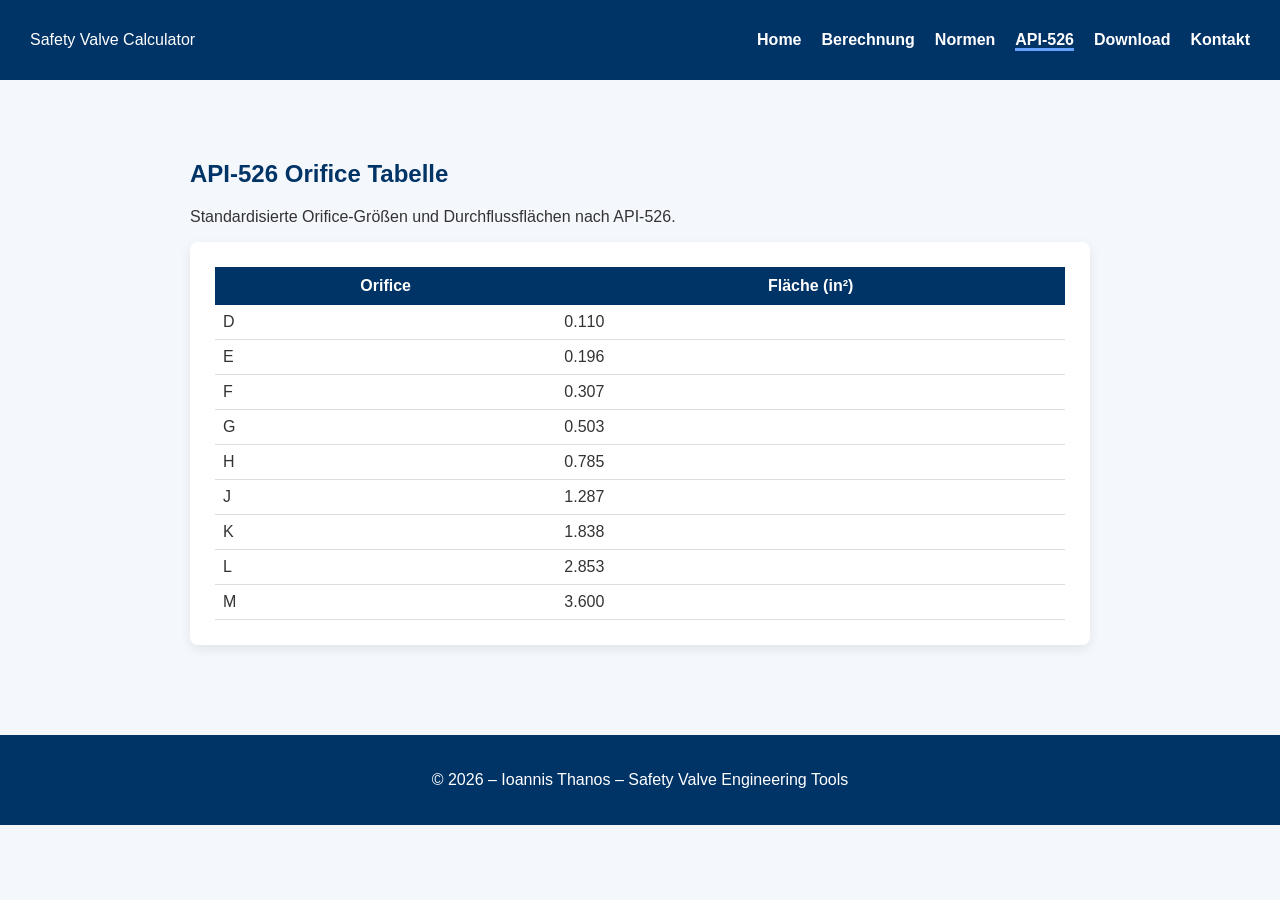
==== api526.html @ 03bebb8a "Add files via upload" ====
﻿<!DOCTYPE html>
<html lang="de">
<head>
<meta charset="UTF-8">
<title>API‑526 – Safety Valve Calculator</title>
<link rel="stylesheet" href="style.css" />
</head>

<body>
<header>
  <nav class="navbar">
    <div class="logo">Safety Valve Calculator</div>
    <ul class="nav-links">
      <li><a href="index.html">Home</a></li>
      <li><a href="berechnung.html">Berechnung</a></li>
      <li><a href="normen.html">Normen</a></li>
      <li><a href="api526.html" class="active">API‑526</a></li>
      <li><a href="download.html">Download</a></li>
      <li><a href="kontakt.html">Kontakt</a></li>
    </ul>
  </nav>
</header>

<section class="content">
  <h1>API‑526 Orifice Tabelle</h1>
  <p>Standardisierte Orifice-Größen und Durchflussflächen nach API‑526.</p>

  <div class="table-card">
    <table>
      <thead>
        <tr>
          <th>Orifice</th>
          <th>Fläche (in²)</th>
        </tr>
      </thead>
      <tbody>
        <tr><td>D</td><td>0.110</td></tr>
        <tr><td>E</td><td>0.196</td></tr>
        <tr><td>F</td><td>0.307</td></tr>
        <tr><td>G</td><td>0.503</td></tr>
        <tr><td>H</td><td>0.785</td></tr>
        <tr><td>J</td><td>1.287</td></tr>
        <tr><td>K</td><td>1.838</td></tr>
        <tr><td>L</td><td>2.853</td></tr>
        <tr><td>M</td><td>3.600</td></tr>
      </tbody>
    </table>
  </div>

</section>

<footer>
  <p>© 2026 – Ioannis Thanos – Safety Valve Engineering Tools</p>
</footer>

</body>
</html>
---- style.css ----
﻿/* --- GENERAL --- */
body {
  margin: 0;
  font-family: Arial, sans-serif;
  background: #f4f7fb;
  color: #333;
}

h1, h2, h3 {
  color: #003366;
}

/* --- NAVIGATION --- */
.navbar {
  background: #003366;
  color: white;
  padding: 15px 30px;
  display: flex;
  justify-content: space-between;
  align-items: center;
}

.nav-links {
  list-style: none;
  padding: 0;
  display: flex;
  gap: 20px;
}

.nav-links a {
  color: white;
  text-decoration: none;
  font-weight: bold;
}

.nav-links a.active {
  border-bottom: 3px solid #66a3ff;
}

/* --- CONTENT --- */
.content {
  max-width: 900px;
  margin: 40px auto;
  padding: 20px;
}

/* --- CARDS --- */
.form-card, .info-card, .table-card, .download-card, .contact-card {
  background: white;
  padding: 25px;
  border-radius: 8px;
  margin-bottom: 30px;
  box-shadow: 0 4px 12px rgba(0,0,0,0.08);
}

button {
  background: #0055aa;
  color: white;
  border: none;
  padding: 12px 18px;
  border-radius: 5px;
  cursor: pointer;
  font-size: 16px;
}

button:hover {
  background: #003f7f;
}

button.secondary {
  background: #666;
}

button.secondary:hover {
  background: #444;
}

/* --- TABLE --- */
table {
  width: 100%;
  border-collapse: collapse;
}

table th {
  background: #003366;
  color: white;
  padding: 10px;
}

table td {
  padding: 8px;
  border-bottom: 1px solid #ddd;
}

/* --- FOOTER --- */
footer {
  text-align: center;
  padding: 20px;
  margin-top: 40px;
  background: #003366;
  color: white;
}
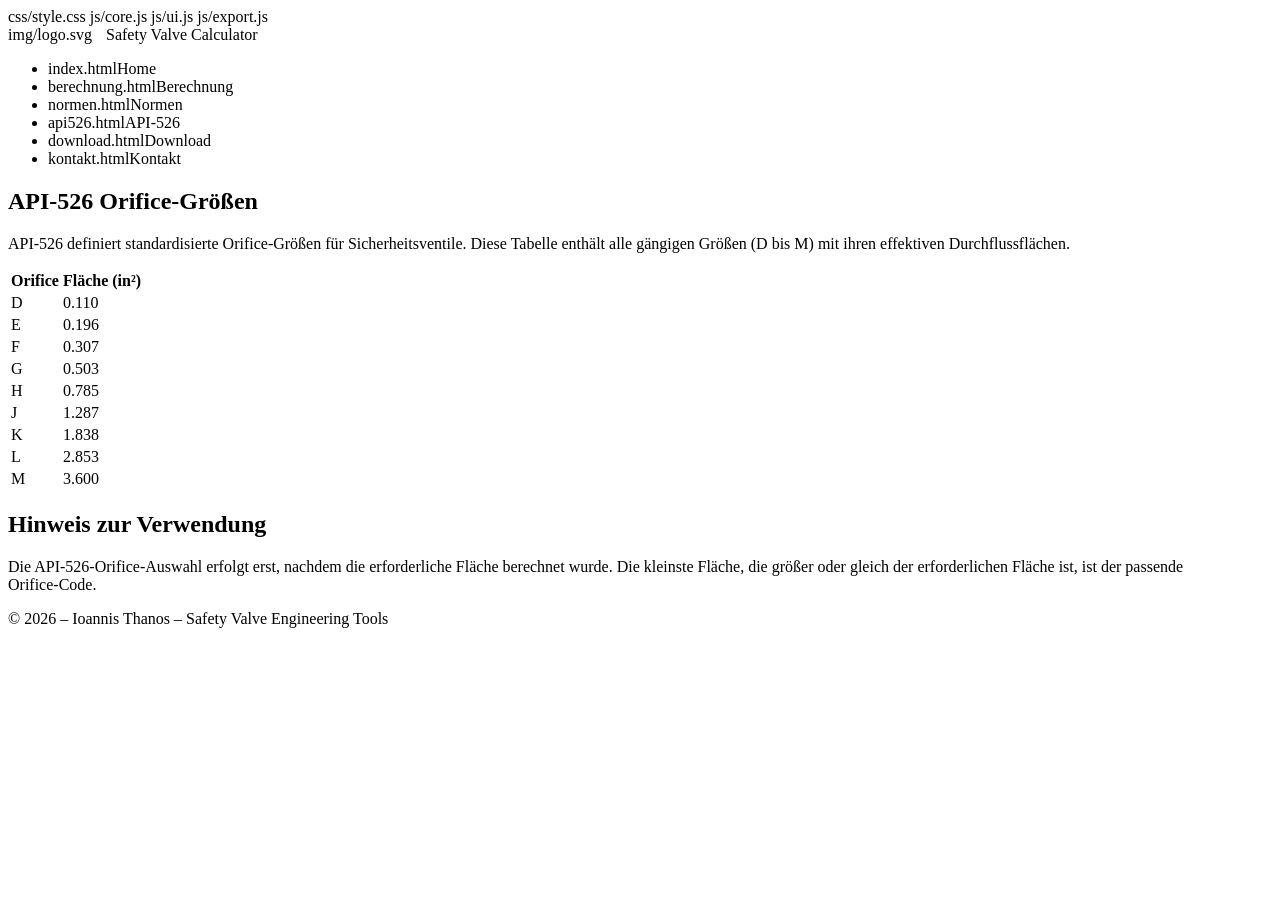
==== commit a2cbba3a: "Add files via upload" ====
--- a/api526.html
+++ b/api526.html
@@ -1,29 +1,47 @@
 ﻿<!DOCTYPE html>
 <html lang="de">
 <head>
-<meta charset="UTF-8">
+<meta charset="UTF-8" />
+<meta name="viewport" content="width=device-width, initial-scale=1.0" />
 <title>API‑526 – Safety Valve Calculator</title>
-<link rel="stylesheet" href="style.css" />
+
+<!-- CSS -->
+css/style.css
+
+<!-- JS -->
+js/core.js</script>
+js/ui.js</script>
+js/export.js</script>
 </head>
 
 <body>
+
 <header>
   <nav class="navbar">
-    <div class="logo">Safety Valve Calculator</div>
+    <div class="logo">
+      img/logo.svg
+      <span style="margin-left:10px;">Safety Valve Calculator</span>
+    </div>
+
     <ul class="nav-links">
-      <li><a href="index.html">Home</a></li>
-      <li><a href="berechnung.html">Berechnung</a></li>
-      <li><a href="normen.html">Normen</a></li>
-      <li><a href="api526.html" class="active">API‑526</a></li>
-      <li><a href="download.html">Download</a></li>
-      <li><a href="kontakt.html">Kontakt</a></li>
+      <li>index.htmlHome</a></li>
+      <li>berechnung.htmlBerechnung</a></li>
+      <li>normen.htmlNormen</a></li>
+      <li>api526.htmlAPI‑526</a></li>
+      <li>download.htmlDownload</a></li>
+      <li>kontakt.htmlKontakt</a></li>
     </ul>
   </nav>
 </header>
 
 <section class="content">
-  <h1>API‑526 Orifice Tabelle</h1>
-  <p>Standardisierte Orifice-Größen und Durchflussflächen nach API‑526.</p>
+
+  <h1>API‑526 Orifice‑Größen</h1>
+  <p>
+    API‑526 definiert standardisierte Orifice‑Größen für Sicherheitsventile.
+    Diese Tabelle enthält alle gängigen Größen (D bis M) mit ihren 
+    effektiven Durchflussflächen.
+  </p>
 
   <div class="table-card">
     <table>
@@ -47,6 +65,16 @@
     </table>
   </div>
 
+  <div class="info-card">
+    <h2>Hinweis zur Verwendung</h2>
+    <p>
+      Die API‑526‑Orifice‑Auswahl erfolgt erst, nachdem die erforderliche 
+      Fläche berechnet wurde. 
+      Die kleinste Fläche, die größer oder gleich der erforderlichen 
+      Fläche ist, ist der passende Orifice‑Code.
+    </p>
+  </div>
+
 </section>
 
 <footer>
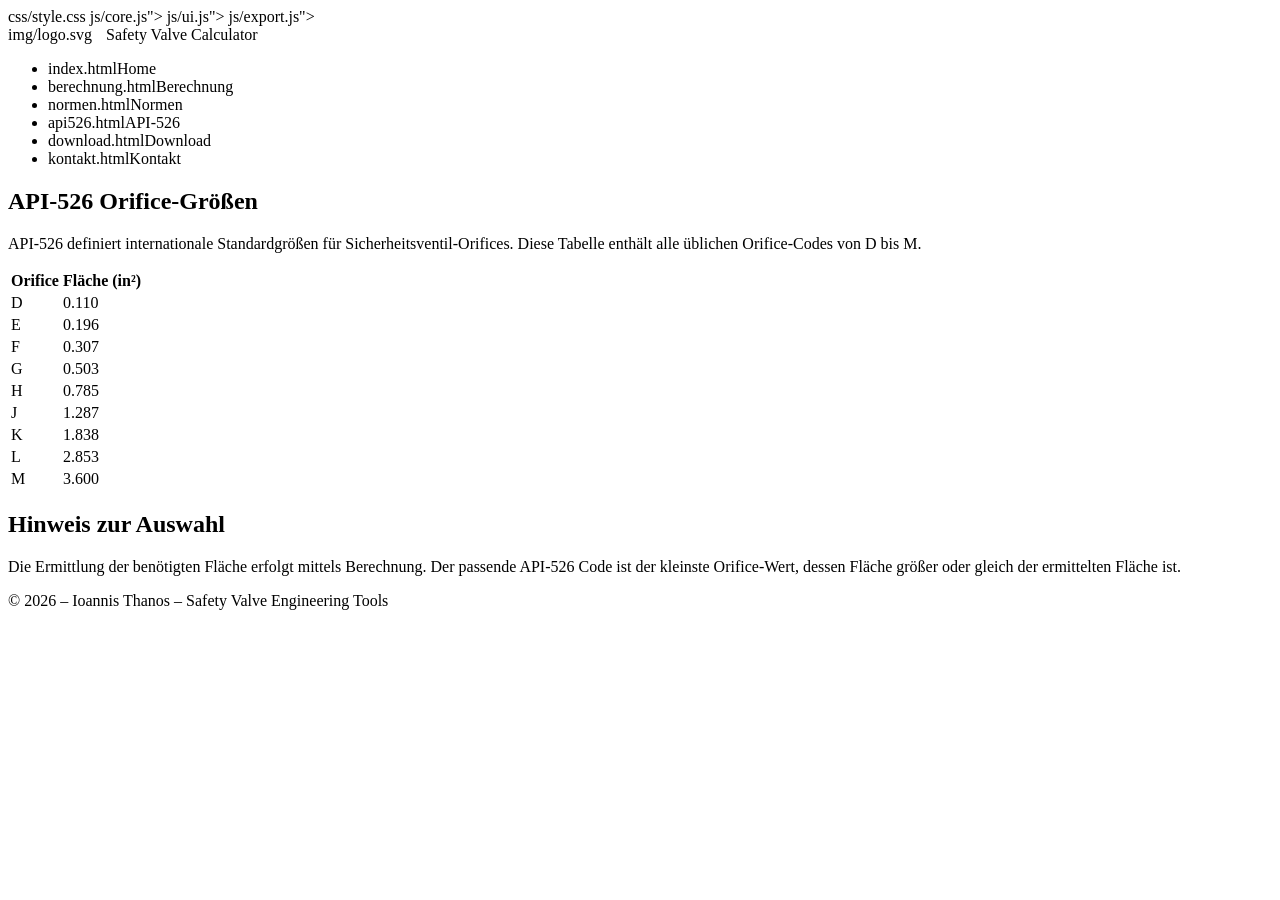
==== commit cd738179: "Add files via upload" ====
--- a/api526.html
+++ b/api526.html
@@ -1,17 +1,17 @@
 ﻿<!DOCTYPE html>
 <html lang="de">
 <head>
-<meta charset="UTF-8" />
-<meta name="viewport" content="width=device-width, initial-scale=1.0" />
-<title>API‑526 – Safety Valve Calculator</title>
+  <meta charset="UTF-8" />
+  <meta name="viewport" content="width=device-width, initial-scale=1.0" />
+  <title>API‑526 – Safety Valve Calculator</title>
 
-<!-- CSS -->
-css/style.css
+  <!-- CSS -->
+  css/style.css
 
-<!-- JS -->
-js/core.js</script>
-js/ui.js</script>
-js/export.js</script>
+  <!-- JavaScript -->
+  js/core.js"></script>
+  js/ui.js"></script>
+  js/export.js"></script>
 </head>
 
 <body>
@@ -38,9 +38,8 @@
 
   <h1>API‑526 Orifice‑Größen</h1>
   <p>
-    API‑526 definiert standardisierte Orifice‑Größen für Sicherheitsventile.
-    Diese Tabelle enthält alle gängigen Größen (D bis M) mit ihren 
-    effektiven Durchflussflächen.
+    API‑526 definiert internationale Standardgrößen für Sicherheitsventil‑Orifices.
+    Diese Tabelle enthält alle üblichen Orifice‑Codes von D bis M.
   </p>
 
   <div class="table-card">
@@ -66,12 +65,11 @@
   </div>
 
   <div class="info-card">
-    <h2>Hinweis zur Verwendung</h2>
+    <h2>Hinweis zur Auswahl</h2>
     <p>
-      Die API‑526‑Orifice‑Auswahl erfolgt erst, nachdem die erforderliche 
-      Fläche berechnet wurde. 
-      Die kleinste Fläche, die größer oder gleich der erforderlichen 
-      Fläche ist, ist der passende Orifice‑Code.
+      Die Ermittlung der benötigten Fläche erfolgt mittels Berechnung.  
+      Der passende API‑526 Code ist der kleinste Orifice‑Wert, dessen Fläche
+      größer oder gleich der ermittelten Fläche ist.
     </p>
   </div>
 
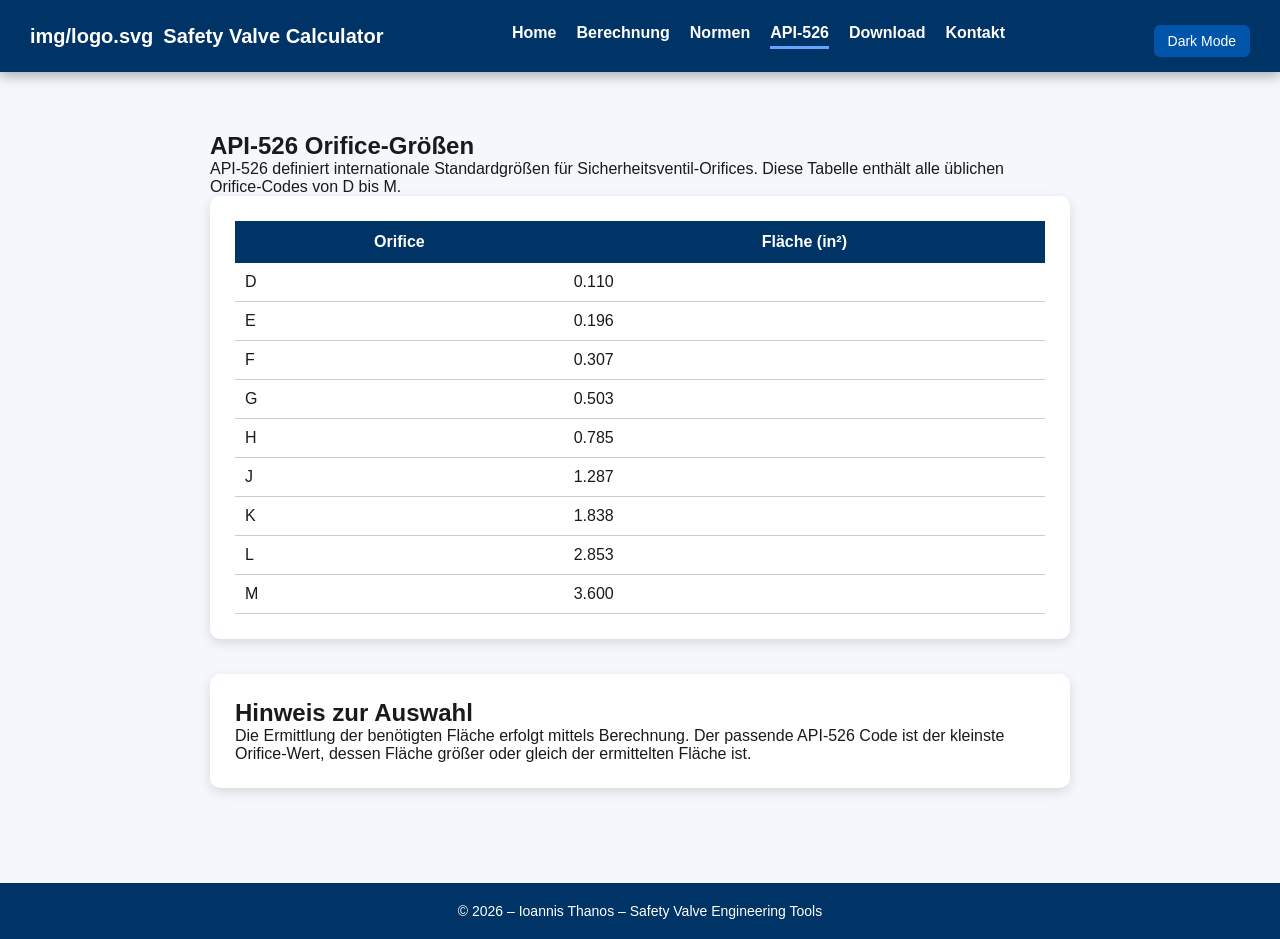
==== commit 5a29bbef: "Add files via upload" ====
--- a/api526.html
+++ b/api526.html
@@ -3,15 +3,16 @@
 <head>
   <meta charset="UTF-8" />
   <meta name="viewport" content="width=device-width, initial-scale=1.0" />
-  <title>API‑526 – Safety Valve Calculator</title>
+  <title>Safety Valve Calculator – Home</title>
 
-  <!-- CSS -->
-  css/style.css
+	<!-- CSS -->
+	<link rel="stylesheet" href="css/style.css">
 
-  <!-- JavaScript -->
-  js/core.js"></script>
-  js/ui.js"></script>
-  js/export.js"></script>
+	<!-- JavaScript -->
+	<script src="js/core.js"></script>
+	<script src="js/ui.js"></script>
+	<script src="js/export.js"></script>
+
 </head>
 
 <body>
@@ -24,12 +25,12 @@
     </div>
 
     <ul class="nav-links">
-      <li>index.htmlHome</a></li>
-      <li>berechnung.htmlBerechnung</a></li>
-      <li>normen.htmlNormen</a></li>
-      <li>api526.htmlAPI‑526</a></li>
-      <li>download.htmlDownload</a></li>
-      <li>kontakt.htmlKontakt</a></li>
+      <li><a href="index.html">Home</a></li
+	  <li><a href="berechnung.html">Berechnung</a></li
+	  <li><a href="normen.html">Normen</a></li
+	  <li><a href="api526.html">API‑526</a></li
+	  <li><a href="download.html">Download</a></li
+	  <li><a href="kontakt.html">Kontakt</a></li
     </ul>
   </nav>
 </header>
--- a/css/style.css
+++ b/css/style.css
@@ -0,0 +1,237 @@
+﻿/* -----------------------------------------------------
+   SAFETY VALVE CALCULATOR - VERSION 2.0
+   Engineering UI – Blue/White + Dark Mode
+------------------------------------------------------ */
+
+/* ------------------------------
+   RESET & GLOBAL
+------------------------------ */
+* {
+  margin: 0;
+  padding: 0;
+  box-sizing: border-box;
+}
+
+body {
+  font-family: Arial, sans-serif;
+  background: var(--bg);
+  color: var(--text);
+  transition: 0.3s ease;
+}
+
+/* ------------------------------
+   COLOR VARIABLES (LIGHT MODE)
+------------------------------ */
+:root {
+  --bg: #f4f7fb;
+  --card-bg: #ffffff;
+  --text: #1a1a1a;
+  --nav-bg: #003366;
+  --nav-text: #ffffff;
+  --nav-active: #66a3ff;
+  --btn-bg: #0055aa;
+  --btn-bg-hover: #004080;
+  --btn-secondary: #666666;
+  --table-header: #003366;
+}
+
+/* ------------------------------
+   DARK MODE VARIABLES
+------------------------------ */
+.dark-mode {
+  --bg: #1c1f26;
+  --card-bg: #2b303a;
+  --text: #e6e6e6;
+  --nav-bg: #0d1b2a;
+  --nav-text: #ffffff;
+  --nav-active: #4ea8de;
+  --btn-bg: #1b263b;
+  --btn-bg-hover: #415a77;
+  --btn-secondary: #777;
+  --table-header: #1b263b;
+}
+
+/* ------------------------------
+   NAVIGATION BAR
+------------------------------ */
+.navbar {
+  background: var(--nav-bg);
+  color: var(--nav-text);
+  padding: 15px 30px;
+  display: flex;
+  justify-content: space-between;
+  align-items: center;
+  box-shadow: 0 4px 12px rgba(0,0,0,0.3);
+}
+
+.navbar .logo {
+  display: flex;
+  align-items: center;
+  font-size: 20px;
+  font-weight: bold;
+}
+
+.nav-links {
+  list-style: none;
+  display: flex;
+  gap: 20px;
+}
+
+.nav-links a {
+  color: var(--nav-text);
+  text-decoration: none;
+  font-weight: bold;
+  padding-bottom: 4px;
+  transition: 0.2s;
+}
+
+.nav-links a:hover {
+  border-bottom: 3px solid var(--nav-active);
+}
+
+.nav-links a.active {
+  border-bottom: 3px solid var(--nav-active);
+}
+
+/* ------------------------------
+   DARK-MODE BUTTON
+------------------------------ */
+.dark-toggle {
+  cursor: pointer;
+  padding: 8px 14px;
+  border-radius: 6px;
+  background: var(--btn-bg);
+  color: white;
+  font-size: 14px;
+  margin-left: 20px;
+  transition: 0.2s;
+}
+
+.dark-toggle:hover {
+  background: var(--btn-bg-hover);
+}
+
+/* ------------------------------
+   CONTENT AREA
+------------------------------ */
+.content {
+  max-width: 900px;
+  margin: 40px auto;
+  padding: 20px;
+}
+
+/* ------------------------------
+   CARDS
+------------------------------ */
+.form-card,
+.info-card,
+.table-card,
+.download-card,
+.contact-card,
+.result-card {
+  background: var(--card-bg);
+  padding: 25px;
+  border-radius: 10px;
+  margin-bottom: 35px;
+  box-shadow: 0 4px 12px rgba(0,0,0,0.12);
+  transition: 0.3s;
+}
+
+.form-card:hover,
+.info-card:hover,
+.contact-card:hover,
+.table-card:hover {
+  transform: translateY(-3px);
+}
+
+/* ------------------------------
+   INPUTS + BUTTONS
+------------------------------ */
+label {
+  font-weight: bold;
+  display: block;
+  margin-bottom: 6px;
+}
+
+input, select {
+  width: 100%;
+  padding: 12px;
+  margin-bottom: 18px;
+  border: 1px solid #ccc;
+  border-radius: 6px;
+  font-size: 15px;
+  background: var(--card-bg);
+  color: var(--text);
+}
+
+button {
+  padding: 12px 20px;
+  background: var(--btn-bg);
+  color: white;
+  border: none;
+  border-radius: 6px;
+  cursor: pointer;
+  font-size: 17px;
+  margin-top: 10px;
+  transition: 0.2s;
+}
+
+button:hover {
+  background: var(--btn-bg-hover);
+}
+
+button.secondary {
+  background: var(--btn-secondary);
+}
+
+/* ------------------------------
+   TABLE STYLE
+------------------------------ */
+table {
+  width: 100%;
+  border-collapse: collapse;
+  background: var(--card-bg);
+}
+
+table th {
+  background: var(--table-header);
+  color: white;
+  padding: 12px;
+}
+
+table td {
+  padding: 10px;
+  border-bottom: 1px solid #ccc;
+}
+
+table tr:hover {
+  background: rgba(0,0,0,0.05);
+}
+
+/* ------------------------------
+   FOOTER
+------------------------------ */
+footer {
+  margin-top: 40px;
+  background: var(--nav-bg);
+  color: white;
+  text-align: center;
+  padding: 20px;
+  font-size: 14px;
+}
+
+/* ------------------------------
+   RESPONSIVE DESIGN
+------------------------------ */
+@media (max-width: 700px) {
+  .nav-links {
+    flex-direction: column;
+    gap: 10px;
+    text-align: right;
+  }
+
+  .navbar {
+    flex-direction: column;
+    align-items: flex-start;
+  }
+}
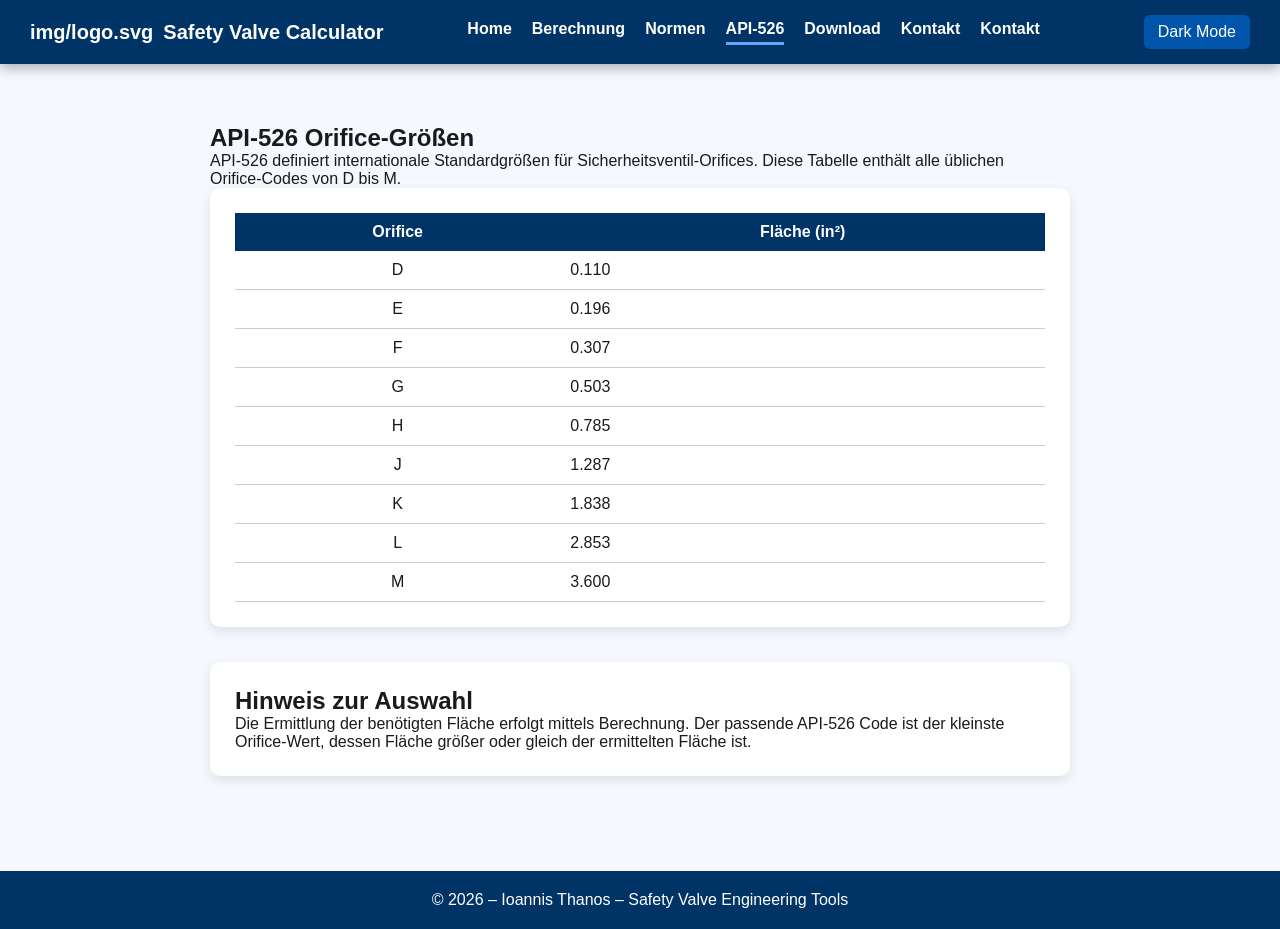
==== commit 51066822: "Add files via upload" ====
--- a/api526.html
+++ b/api526.html
@@ -3,7 +3,7 @@
 <head>
   <meta charset="UTF-8" />
   <meta name="viewport" content="width=device-width, initial-scale=1.0" />
-  <title>Safety Valve Calculator – Home</title>
+  <title>API‑526</title>
 
 	<!-- CSS -->
 	<link rel="stylesheet" href="css/style.css">
@@ -11,7 +11,9 @@
 	<!-- JavaScript -->
 	<script src="js/core.js"></script>
 	<script src="js/ui.js"></script>
+	<script src="js/pdf.js"></script>
 	<script src="js/export.js"></script>
+	<script src="js/history.js"></script>
 
 </head>
 
@@ -30,6 +32,7 @@
 	  <li><a href="normen.html">Normen</a></li
 	  <li><a href="api526.html">API‑526</a></li
 	  <li><a href="download.html">Download</a></li
+	  <li><a href="history.html">Kontakt</a></li
 	  <li><a href="kontakt.html">Kontakt</a></li
     </ul>
   </nav>
--- a/css/style.css
+++ b/css/style.css
@@ -1,11 +1,11 @@
 ﻿/* -----------------------------------------------------
-   SAFETY VALVE CALCULATOR - VERSION 2.0
-   Engineering UI – Blue/White + Dark Mode
+   SAFETY VALVE CALCULATOR - VERSION 2.0.1 (FINAL)
+   Engineering UI – Dark/Light Mode – Fully Responsive
 ------------------------------------------------------ */
 
-/* ------------------------------
-   RESET & GLOBAL
------------------------------- */
+/* ==============================
+   BASE RESET & GLOBAL SETTINGS
+============================== */
 * {
   margin: 0;
   padding: 0;
@@ -19,28 +19,29 @@
   transition: 0.3s ease;
 }
 
-/* ------------------------------
-   COLOR VARIABLES (LIGHT MODE)
------------------------------- */
+/* ==============================
+   LIGHT MODE COLORS
+============================== */
 :root {
-  --bg: #f4f7fb;
+  --bg: #f5f8ff;
   --card-bg: #ffffff;
   --text: #1a1a1a;
   --nav-bg: #003366;
   --nav-text: #ffffff;
   --nav-active: #66a3ff;
   --btn-bg: #0055aa;
-  --btn-bg-hover: #004080;
-  --btn-secondary: #666666;
+  --btn-bg-hover: #003f7f;
+  --btn-secondary: #666;
   --table-header: #003366;
-}
-
-/* ------------------------------
-   DARK MODE VARIABLES
------------------------------- */
+  --border: #cccccc;
+}
+
+/* ==============================
+   DARK MODE COLORS
+============================== */
 .dark-mode {
-  --bg: #1c1f26;
-  --card-bg: #2b303a;
+  --bg: #1b1e24;
+  --card-bg: #2a2f39;
   --text: #e6e6e6;
   --nav-bg: #0d1b2a;
   --nav-text: #ffffff;
@@ -48,12 +49,12 @@
   --btn-bg: #1b263b;
   --btn-bg-hover: #415a77;
   --btn-secondary: #777;
-  --table-header: #1b263b;
-}
-
-/* ------------------------------
-   NAVIGATION BAR
------------------------------- */
+  --border: #555;
+}
+
+/* ==============================
+   NAVBAR
+============================== */
 .navbar {
   background: var(--nav-bg);
   color: var(--nav-text);
@@ -82,47 +83,42 @@
   text-decoration: none;
   font-weight: bold;
   padding-bottom: 4px;
-  transition: 0.2s;
-}
-
-.nav-links a:hover {
-  border-bottom: 3px solid var(--nav-active);
-}
-
+  transition: .2s;
+}
+
+.nav-links a:hover,
 .nav-links a.active {
   border-bottom: 3px solid var(--nav-active);
 }
 
-/* ------------------------------
-   DARK-MODE BUTTON
------------------------------- */
+/* Dark mode toggle button */
 .dark-toggle {
   cursor: pointer;
   padding: 8px 14px;
   border-radius: 6px;
   background: var(--btn-bg);
   color: white;
-  font-size: 14px;
+  border: none;
   margin-left: 20px;
-  transition: 0.2s;
+  transition: .2s;
 }
 
 .dark-toggle:hover {
   background: var(--btn-bg-hover);
 }
 
-/* ------------------------------
+/* ==============================
    CONTENT AREA
------------------------------- */
+============================== */
 .content {
   max-width: 900px;
   margin: 40px auto;
   padding: 20px;
 }
 
-/* ------------------------------
+/* ==============================
    CARDS
------------------------------- */
+============================== */
 .form-card,
 .info-card,
 .table-card,
@@ -133,23 +129,23 @@
   padding: 25px;
   border-radius: 10px;
   margin-bottom: 35px;
-  box-shadow: 0 4px 12px rgba(0,0,0,0.12);
-  transition: 0.3s;
+  box-shadow: 0 4px 12px rgba(0,0,0,0.1);
+  transition: 0.2s;
 }
 
 .form-card:hover,
 .info-card:hover,
-.contact-card:hover,
-.table-card:hover {
+.table-card:hover,
+.contact-card:hover {
   transform: translateY(-3px);
 }
 
-/* ------------------------------
-   INPUTS + BUTTONS
------------------------------- */
+/* ==============================
+   INPUTS & BUTTONS
+============================== */
 label {
+  display: block;
   font-weight: bold;
-  display: block;
   margin-bottom: 6px;
 }
 
@@ -157,11 +153,11 @@
   width: 100%;
   padding: 12px;
   margin-bottom: 18px;
-  border: 1px solid #ccc;
+  border: 1px solid var(--border);
+  background: var(--card-bg);
+  color: var(--text);
   border-radius: 6px;
   font-size: 15px;
-  background: var(--card-bg);
-  color: var(--text);
 }
 
 button {
@@ -171,9 +167,8 @@
   border: none;
   border-radius: 6px;
   cursor: pointer;
-  font-size: 17px;
-  margin-top: 10px;
-  transition: 0.2s;
+  font-size: 16px;
+  transition: .2s;
 }
 
 button:hover {
@@ -184,54 +179,75 @@
   background: var(--btn-secondary);
 }
 
-/* ------------------------------
-   TABLE STYLE
------------------------------- */
+button.secondary:hover {
+  background: var(--text);
+}
+
+/* ==============================
+   TABLES (API-526 + History)
+============================== */
 table {
   width: 100%;
   border-collapse: collapse;
   background: var(--card-bg);
 }
 
-table th {
+th {
   background: var(--table-header);
   color: white;
-  padding: 12px;
-}
-
-table td {
   padding: 10px;
-  border-bottom: 1px solid #ccc;
-}
-
-table tr:hover {
+}
+
+td {
+  padding: 10px;
+  border-bottom: 1px solid var(--border);
+}
+
+tr:hover {
   background: rgba(0,0,0,0.05);
 }
 
-/* ------------------------------
+/* Checkbox column */
+td:first-child {
+  text-align: center;
+}
+
+/* ==============================
    FOOTER
------------------------------- */
+============================== */
 footer {
+  background: var(--nav-bg);
+  padding: 20px;
+  text-align: center;
+  color: white;
   margin-top: 40px;
-  background: var(--nav-bg);
-  color: white;
-  text-align: center;
-  padding: 20px;
-  font-size: 14px;
-}
-
-/* ------------------------------
+}
+
+/* ==============================
    RESPONSIVE DESIGN
------------------------------- */
+============================== */
 @media (max-width: 700px) {
+
+  .navbar {
+    flex-direction: column;
+    gap: 10px;
+  }
+
   .nav-links {
     flex-direction: column;
-    gap: 10px;
     text-align: right;
   }
 
-  .navbar {
-    flex-direction: column;
-    align-items: flex-start;
-  }
-}+  .form-card button,
+  .download-card button {
+    width: 100%;
+  }
+
+  .dark-toggle {
+    margin-left: 0;
+  }
+
+  table {
+    font-size: 14px;
+  }
+}
